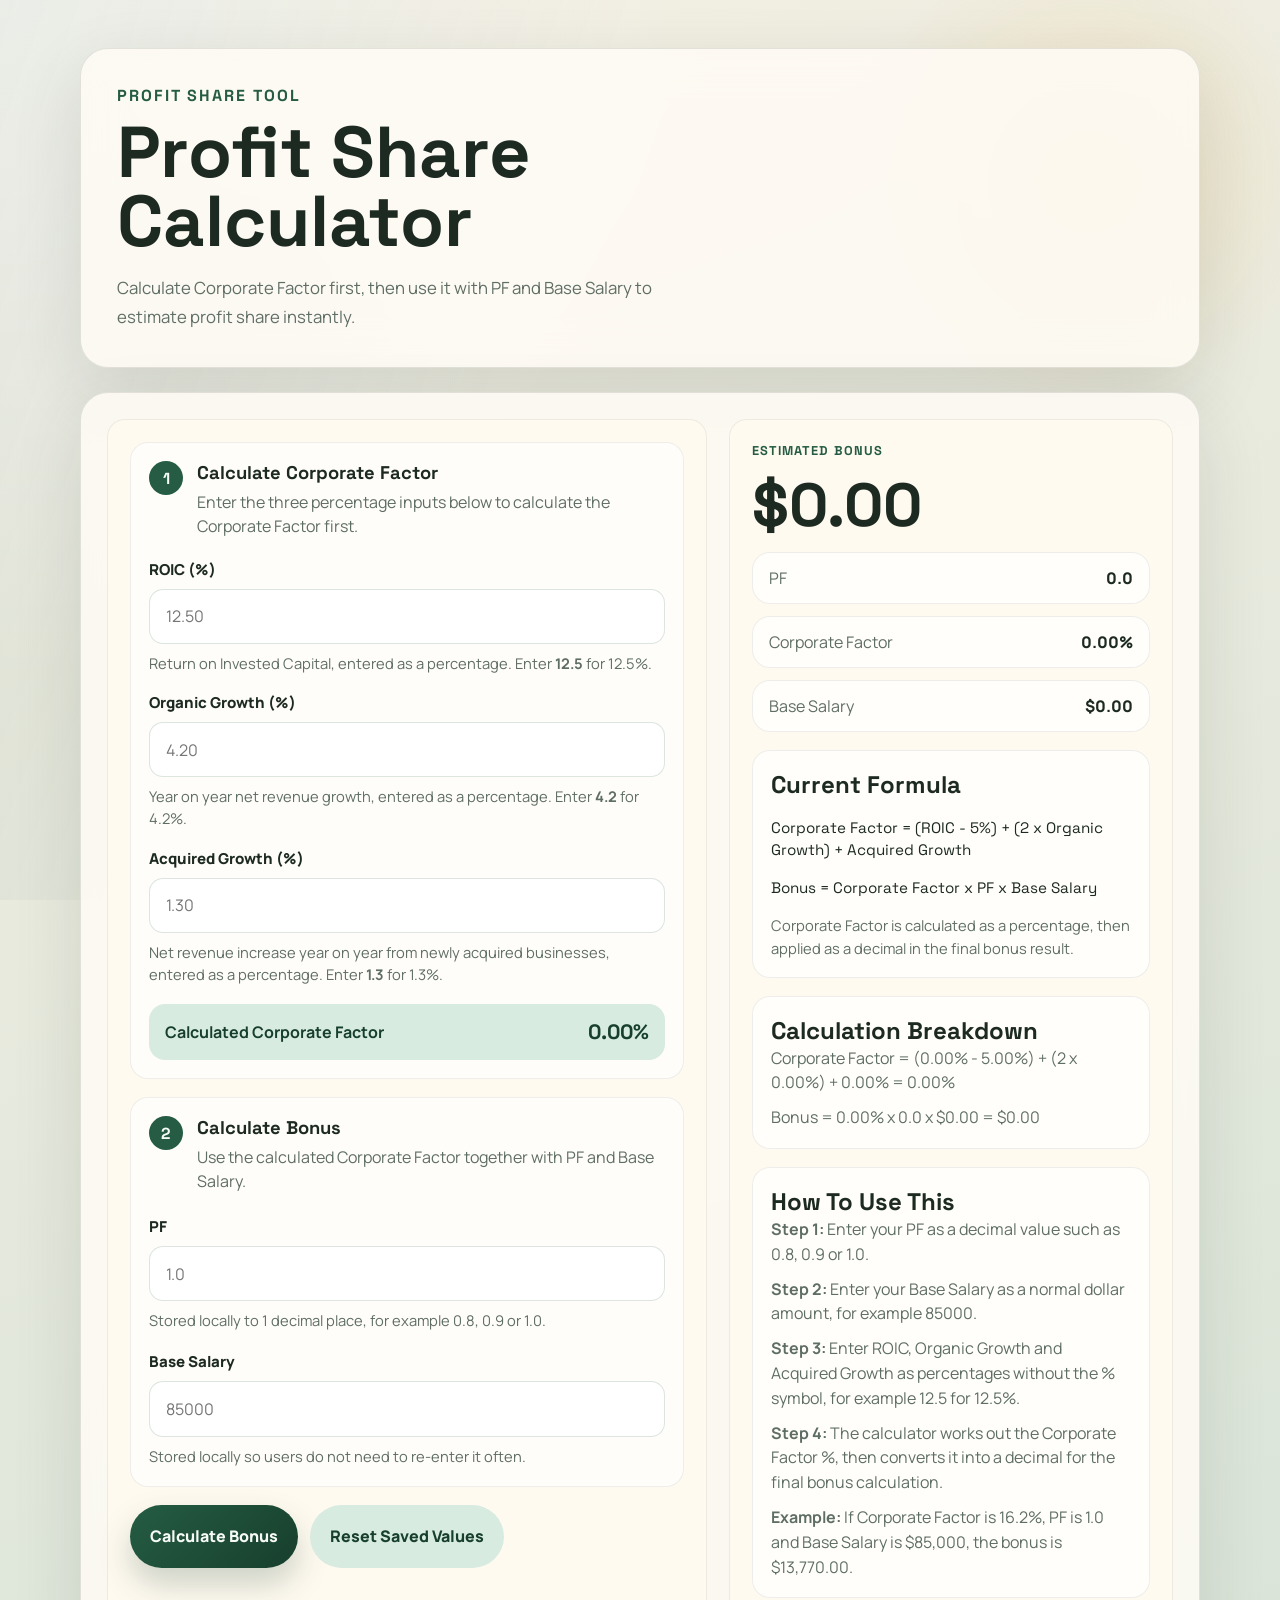
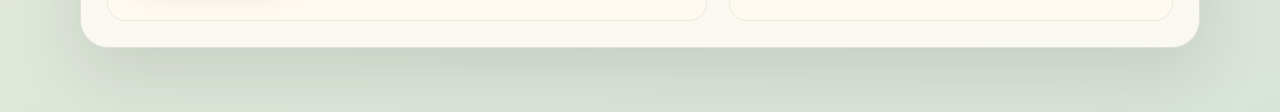
==== index.html @ 663e42d0 "Add profit share calculator site" ====
<!DOCTYPE html>
<html lang="en">
<head>
  <meta charset="UTF-8">
  <meta name="viewport" content="width=device-width, initial-scale=1.0">
  <title>Profit Share Calculator</title>
  <link rel="preconnect" href="https://fonts.googleapis.com">
  <link rel="preconnect" href="https://fonts.gstatic.com" crossorigin>
  <link href="https://fonts.googleapis.com/css2?family=Manrope:wght@400;500;700;800&family=Space+Grotesk:wght@500;700&display=swap" rel="stylesheet">
  <link rel="stylesheet" href="styles.css">
</head>
<body>
  <main class="page-shell">
    <section class="hero-card">
      <p class="eyebrow">Profit Share Tool</p>
      <h1>Profit Share Calculator</h1>
      <p class="hero-copy">
        Calculate Corporate Factor first, then use it with PF and Base Salary to estimate profit share instantly.
      </p>
    </section>

    <section class="calculator-card">
      <div class="grid">
        <form id="bonus-form" class="input-panel" novalidate>
          <section class="step-card">
            <div class="step-heading">
              <span class="step-number">1</span>
              <div>
                <h2>Calculate Corporate Factor</h2>
                <p class="step-copy">Enter the three percentage inputs below to calculate the Corporate Factor first.</p>
              </div>
            </div>

            <div class="field-group">
              <label for="roic">ROIC (%)</label>
              <input
                id="roic"
                name="roic"
                type="number"
                step="0.01"
                inputmode="decimal"
                placeholder="12.50"
                required
              >
              <p class="hint">Return on Invested Capital, entered as a percentage. Enter <strong>12.5</strong> for 12.5%.</p>
            </div>

            <div class="field-group">
              <label for="organicGrowth">Organic Growth (%)</label>
              <input
                id="organicGrowth"
                name="organicGrowth"
                type="number"
                step="0.01"
                inputmode="decimal"
                placeholder="4.20"
                required
              >
              <p class="hint">Year on year net revenue growth, entered as a percentage. Enter <strong>4.2</strong> for 4.2%.</p>
            </div>

            <div class="field-group">
              <label for="acquiredGrowth">Acquired Growth (%)</label>
              <input
                id="acquiredGrowth"
                name="acquiredGrowth"
                type="number"
                step="0.01"
                inputmode="decimal"
                placeholder="1.30"
                required
              >
              <p class="hint">Net revenue increase year on year from newly acquired businesses, entered as a percentage. Enter <strong>1.3</strong> for 1.3%.</p>
            </div>

            <div class="inline-result">
              <span class="inline-result-label">Calculated Corporate Factor</span>
              <strong id="cf-top-display" class="inline-result-value">0.00%</strong>
            </div>
          </section>

          <section class="step-card">
            <div class="step-heading">
              <span class="step-number">2</span>
              <div>
                <h2>Calculate Bonus</h2>
                <p class="step-copy">Use the calculated Corporate Factor together with PF and Base Salary.</p>
              </div>
            </div>

          <div class="field-group">
            <label for="personalFactor">PF</label>
            <input
              id="personalFactor"
              name="personalFactor"
              type="number"
              min="0"
              max="9.9"
              step="0.1"
              inputmode="decimal"
              placeholder="1.0"
              required
            >
            <p class="hint">Stored locally to 1 decimal place, for example 0.8, 0.9 or 1.0.</p>
          </div>

          <div class="field-group">
            <label for="baseSalary">Base Salary</label>
            <input
              id="baseSalary"
              name="baseSalary"
              type="number"
              min="0"
              step="0.01"
              inputmode="decimal"
              placeholder="85000"
              required
            >
            <p class="hint">Stored locally so users do not need to re-enter it often.</p>
          </div>
          </section>

          <div class="button-row">
            <button type="submit" class="primary-button">Calculate Bonus</button>
            <button type="button" id="reset-button" class="secondary-button">Reset Saved Values</button>
          </div>

          <p id="form-message" class="form-message" aria-live="polite"></p>
        </form>

        <aside class="results-panel" aria-live="polite">
          <div class="result-label">Estimated Bonus</div>
          <div id="bonus-result" class="result-value">$0.00</div>

          <dl class="result-breakdown">
            <div>
              <dt>PF</dt>
              <dd id="pf-display">0.0</dd>
            </div>
            <div>
              <dt>Corporate Factor</dt>
              <dd id="cf-display">0.00%</dd>
            </div>
            <div>
              <dt>Base Salary</dt>
              <dd id="salary-display">$0.00</dd>
            </div>
          </dl>

          <div class="formula-card">
            <h2>Current Formula</h2>
            <p><code>Corporate Factor = (ROIC - 5%) + (2 x Organic Growth) + Acquired Growth</code></p>
            <p><code>Bonus = Corporate Factor x PF x Base Salary</code></p>
            <p class="formula-note">
              Corporate Factor is calculated as a percentage, then applied as a decimal in the final bonus result.
            </p>
          </div>

          <div class="breakdown-card">
            <h2>Calculation Breakdown</h2>
            <p id="corporate-breakdown" class="breakdown-line">Corporate Factor = (0.00% - 5.00%) + (2 x 0.00%) + 0.00% = -5.00%</p>
            <p id="bonus-breakdown" class="breakdown-line">Bonus = -5.00% x 0.0 x $0.00 = $0.00</p>
          </div>

          <div class="explanation-card">
            <h2>How To Use This</h2>
            <p><strong>Step 1:</strong> Enter your PF as a decimal value such as 0.8, 0.9 or 1.0.</p>
            <p><strong>Step 2:</strong> Enter your Base Salary as a normal dollar amount, for example 85000.</p>
            <p><strong>Step 3:</strong> Enter ROIC, Organic Growth and Acquired Growth as percentages without the % symbol, for example 12.5 for 12.5%.</p>
            <p><strong>Step 4:</strong> The calculator works out the Corporate Factor %, then converts it into a decimal for the final bonus calculation.</p>
            <p><strong>Example:</strong> If Corporate Factor is 16.2%, PF is 1.0 and Base Salary is $85,000, the bonus is $13,770.00.</p>
          </div>
        </aside>
      </div>
    </section>
  </main>

  <script src="app.js"></script>
</body>
</html>
---- styles.css ----
:root {
  --bg-top: #f4efe3;
  --bg-bottom: #d9e4d8;
  --surface: rgba(255, 252, 246, 0.84);
  --surface-strong: rgba(255, 250, 241, 0.96);
  --border: rgba(35, 52, 39, 0.12);
  --text: #1d2a22;
  --muted: #5f6e64;
  --accent: #255c43;
  --accent-strong: #173f2d;
  --accent-soft: #d8ebe0;
  --shadow: 0 24px 70px rgba(29, 42, 34, 0.12);
  --radius-large: 28px;
  --radius-medium: 18px;
}

* {
  box-sizing: border-box;
}

body {
  margin: 0;
  min-height: 100vh;
  font-family: "Manrope", sans-serif;
  color: var(--text);
  background:
    radial-gradient(circle at top left, rgba(255, 255, 255, 0.7), transparent 32%),
    linear-gradient(160deg, var(--bg-top), var(--bg-bottom));
}

body::before {
  content: "";
  position: fixed;
  inset: 0;
  pointer-events: none;
  background:
    linear-gradient(110deg, rgba(37, 92, 67, 0.08), transparent 40%),
    radial-gradient(circle at 85% 20%, rgba(245, 190, 92, 0.22), transparent 18%);
}

.page-shell {
  max-width: 1160px;
  margin: 0 auto;
  padding: 48px 20px 64px;
}

.hero-card,
.calculator-card {
  backdrop-filter: blur(20px);
  background: var(--surface);
  border: 1px solid var(--border);
  border-radius: var(--radius-large);
  box-shadow: var(--shadow);
}

.hero-card {
  padding: 36px;
  margin-bottom: 24px;
}

.eyebrow {
  margin: 0 0 12px;
  font-family: "Space Grotesk", sans-serif;
  font-weight: 700;
  letter-spacing: 0.12em;
  text-transform: uppercase;
  color: var(--accent);
}

h1,
h2 {
  margin: 0;
  font-family: "Space Grotesk", sans-serif;
}

h1 {
  max-width: 14ch;
  font-size: clamp(2.4rem, 6vw, 4.5rem);
  line-height: 0.96;
}

.hero-copy {
  max-width: 58ch;
  margin: 18px 0 0;
  font-size: 1.05rem;
  line-height: 1.7;
  color: var(--muted);
}

.calculator-card {
  padding: 26px;
}

.grid {
  display: grid;
  grid-template-columns: minmax(320px, 1.15fr) minmax(280px, 0.85fr);
  gap: 22px;
}

.input-panel,
.results-panel {
  background: var(--surface-strong);
  border: 1px solid rgba(35, 52, 39, 0.08);
  border-radius: var(--radius-medium);
  padding: 22px;
}

.input-panel {
  display: grid;
  gap: 18px;
}

.step-card {
  display: grid;
  gap: 18px;
  padding: 18px;
  border-radius: 18px;
  border: 1px solid rgba(35, 52, 39, 0.08);
  background: rgba(255, 255, 255, 0.66);
}

.step-heading {
  display: flex;
  gap: 14px;
  align-items: flex-start;
}

.step-heading h2 {
  font-size: 1.15rem;
  margin-bottom: 6px;
}

.step-copy {
  margin: 0;
  color: var(--muted);
  line-height: 1.5;
}

.step-number {
  display: inline-flex;
  width: 34px;
  height: 34px;
  align-items: center;
  justify-content: center;
  border-radius: 999px;
  background: var(--accent);
  color: #f7fbf8;
  font-family: "Space Grotesk", sans-serif;
  font-weight: 700;
  flex: 0 0 auto;
}

.field-group {
  display: grid;
  gap: 8px;
}

label {
  font-weight: 800;
  font-size: 0.94rem;
}

input {
  width: 100%;
  padding: 15px 16px;
  border-radius: 14px;
  border: 1px solid rgba(37, 92, 67, 0.16);
  background: rgba(255, 255, 255, 0.88);
  font: inherit;
  color: var(--text);
  transition: border-color 160ms ease, transform 160ms ease, box-shadow 160ms ease;
}

input:focus {
  outline: none;
  border-color: rgba(37, 92, 67, 0.72);
  box-shadow: 0 0 0 4px rgba(37, 92, 67, 0.12);
  transform: translateY(-1px);
}

.hint,
.formula-note,
.form-message {
  margin: 0;
  color: var(--muted);
  font-size: 0.92rem;
  line-height: 1.5;
}

.button-row {
  display: flex;
  flex-wrap: wrap;
  gap: 12px;
}

.inline-result {
  display: flex;
  justify-content: space-between;
  align-items: center;
  gap: 16px;
  padding: 14px 16px;
  border-radius: 16px;
  background: var(--accent-soft);
}

.inline-result-label {
  color: var(--accent-strong);
  font-weight: 700;
}

.inline-result-value {
  font-family: "Space Grotesk", sans-serif;
  font-size: 1.3rem;
  color: var(--accent-strong);
}

button {
  border: 0;
  border-radius: 999px;
  padding: 14px 20px;
  font: inherit;
  font-weight: 800;
  cursor: pointer;
  transition: transform 160ms ease, box-shadow 160ms ease, background 160ms ease;
}

button:hover {
  transform: translateY(-1px);
}

.primary-button {
  background: linear-gradient(135deg, var(--accent), var(--accent-strong));
  color: #f7fbf8;
  box-shadow: 0 16px 32px rgba(23, 63, 45, 0.22);
}

.secondary-button {
  background: var(--accent-soft);
  color: var(--accent-strong);
}

.results-panel {
  display: grid;
  align-content: start;
  gap: 18px;
}

.result-label {
  font-family: "Space Grotesk", sans-serif;
  font-weight: 700;
  letter-spacing: 0.08em;
  text-transform: uppercase;
  color: var(--accent);
  font-size: 0.8rem;
}

.result-value {
  font-family: "Space Grotesk", sans-serif;
  font-size: clamp(2.4rem, 5vw, 3.8rem);
  font-weight: 700;
  line-height: 0.94;
}

.result-breakdown {
  display: grid;
  gap: 12px;
  margin: 0;
}

.result-breakdown div,
.formula-card,
.breakdown-card,
.explanation-card {
  border-radius: 18px;
  border: 1px solid rgba(35, 52, 39, 0.08);
  background: rgba(255, 255, 255, 0.75);
}

.result-breakdown div {
  display: flex;
  justify-content: space-between;
  gap: 16px;
  padding: 14px 16px;
}

.result-breakdown dt,
.result-breakdown dd {
  margin: 0;
}

.result-breakdown dt {
  color: var(--muted);
}

.result-breakdown dd {
  font-weight: 800;
}

.formula-card,
.breakdown-card,
.explanation-card {
  padding: 18px;
}

.breakdown-line,
.explanation-card p {
  margin: 0 0 10px;
  line-height: 1.55;
  color: var(--muted);
}

.breakdown-line:last-child,
.explanation-card p:last-child {
  margin-bottom: 0;
}

code {
  font-family: "Space Grotesk", sans-serif;
  font-size: 0.95rem;
}

@media (max-width: 860px) {
  .page-shell {
    padding: 24px 16px 40px;
  }

  .hero-card,
  .calculator-card {
    border-radius: 22px;
  }

  .hero-card,
  .calculator-card,
  .input-panel,
  .results-panel {
    padding: 20px;
  }

  .grid {
    grid-template-columns: 1fr;
  }
}
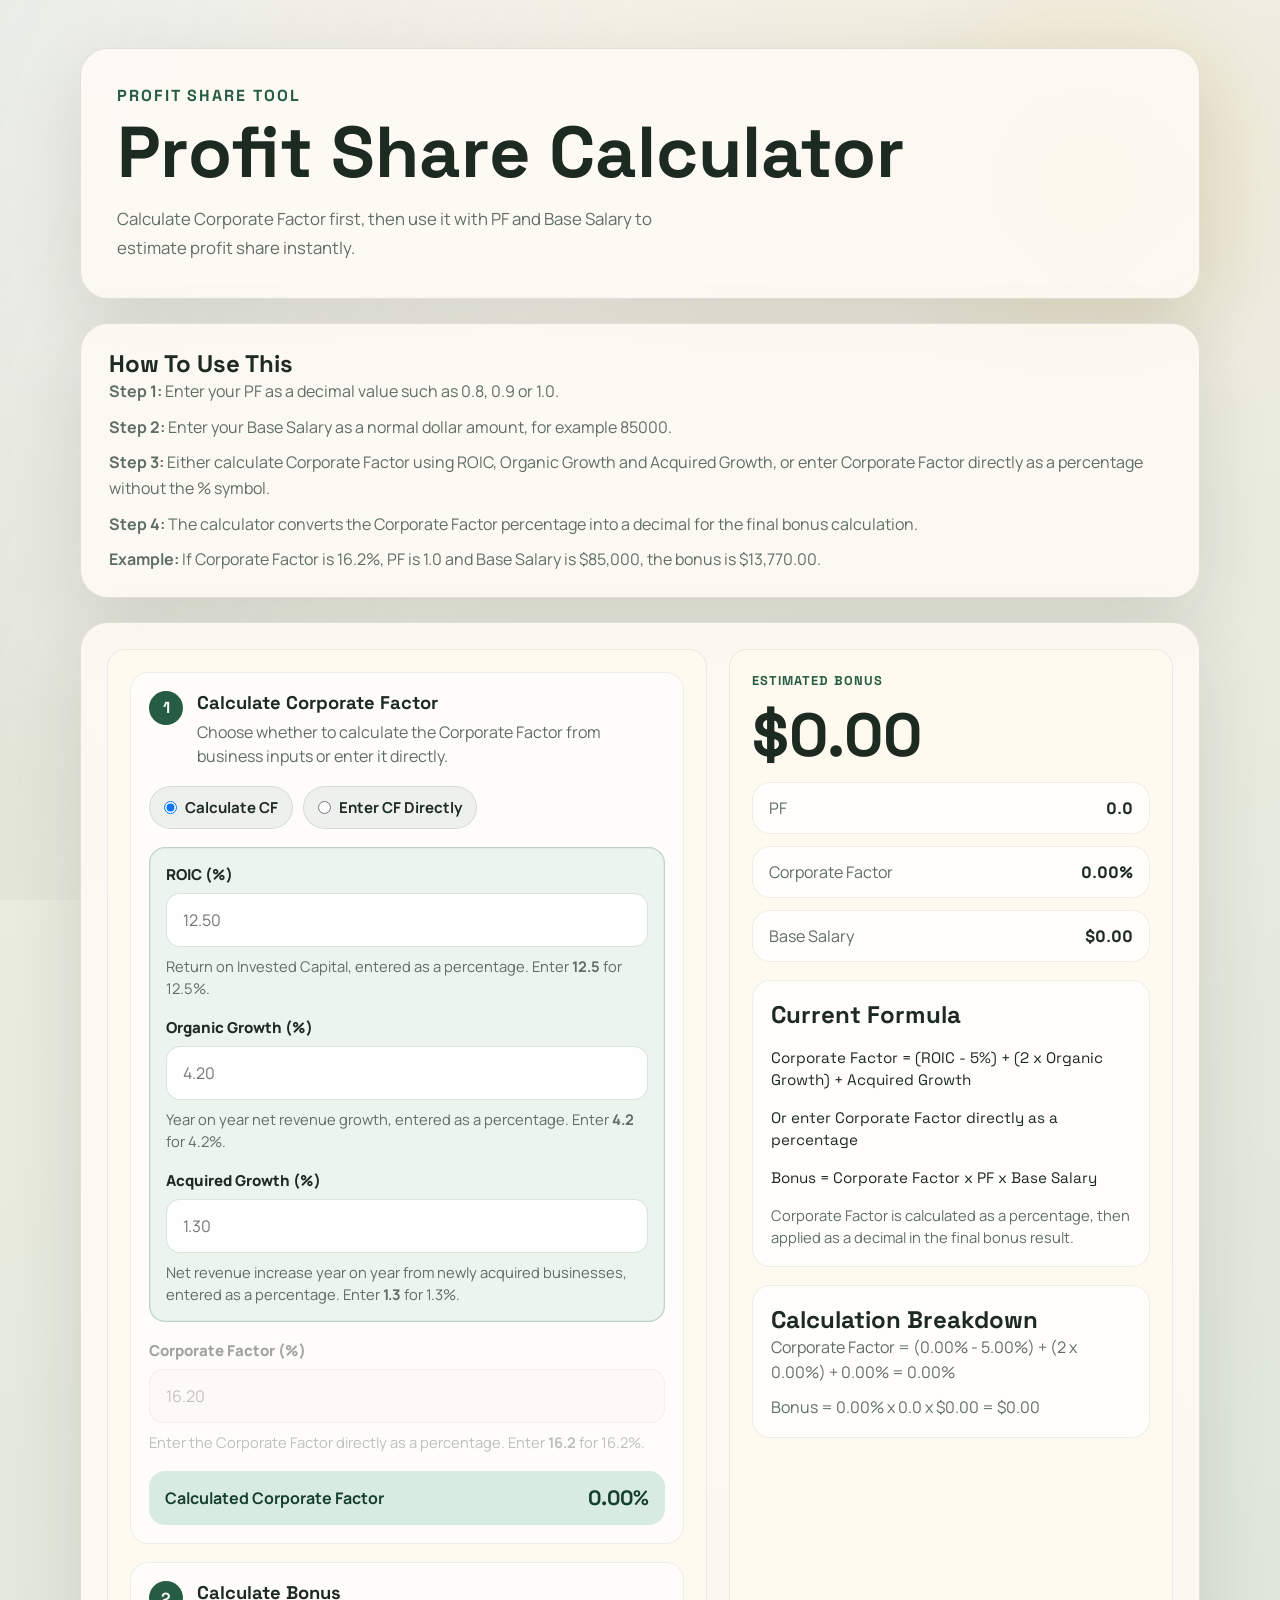
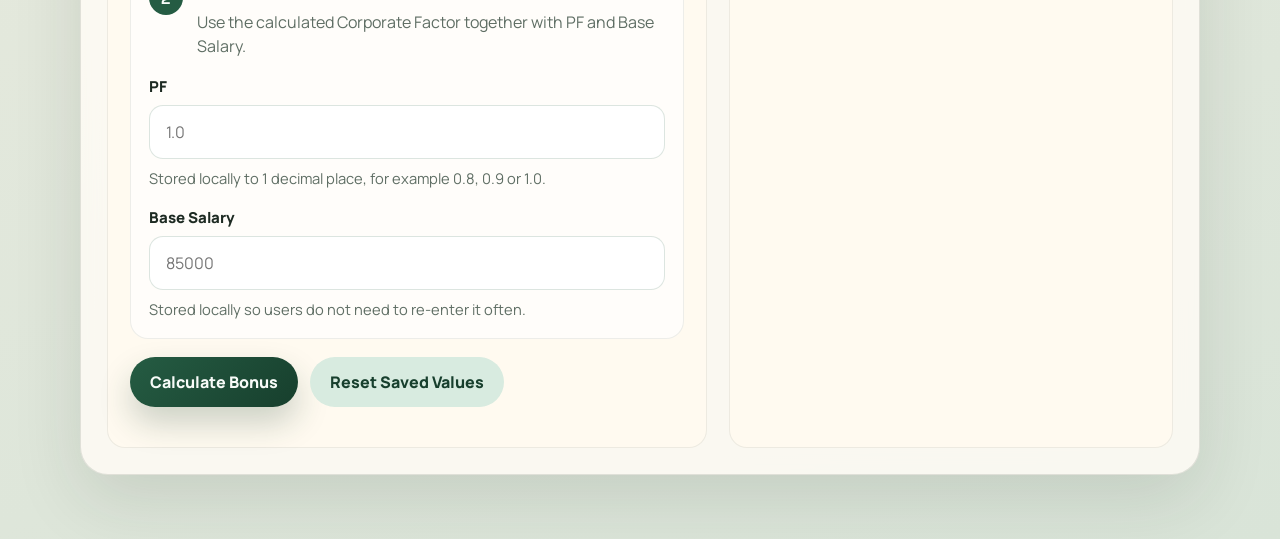
==== commit 41f5ec4f: "Update calculator layout and Corporate Factor entry options" ====
--- a/index.html
+++ b/index.html
@@ -19,6 +19,15 @@
       </p>
     </section>
 
+    <section class="info-card">
+      <h2>How To Use This</h2>
+      <p><strong>Step 1:</strong> Enter your PF as a decimal value such as 0.8, 0.9 or 1.0.</p>
+      <p><strong>Step 2:</strong> Enter your Base Salary as a normal dollar amount, for example 85000.</p>
+      <p><strong>Step 3:</strong> Either calculate Corporate Factor using ROIC, Organic Growth and Acquired Growth, or enter Corporate Factor directly as a percentage without the % symbol.</p>
+      <p><strong>Step 4:</strong> The calculator converts the Corporate Factor percentage into a decimal for the final bonus calculation.</p>
+      <p><strong>Example:</strong> If Corporate Factor is 16.2%, PF is 1.0 and Base Salary is $85,000, the bonus is $13,770.00.</p>
+    </section>
+
     <section class="calculator-card">
       <div class="grid">
         <form id="bonus-form" class="input-panel" novalidate>
@@ -27,50 +36,75 @@
               <span class="step-number">1</span>
               <div>
                 <h2>Calculate Corporate Factor</h2>
-                <p class="step-copy">Enter the three percentage inputs below to calculate the Corporate Factor first.</p>
-              </div>
-            </div>
-
-            <div class="field-group">
-              <label for="roic">ROIC (%)</label>
-              <input
-                id="roic"
-                name="roic"
-                type="number"
-                step="0.01"
-                inputmode="decimal"
-                placeholder="12.50"
-                required
-              >
-              <p class="hint">Return on Invested Capital, entered as a percentage. Enter <strong>12.5</strong> for 12.5%.</p>
-            </div>
-
-            <div class="field-group">
-              <label for="organicGrowth">Organic Growth (%)</label>
-              <input
-                id="organicGrowth"
-                name="organicGrowth"
-                type="number"
-                step="0.01"
-                inputmode="decimal"
-                placeholder="4.20"
-                required
-              >
-              <p class="hint">Year on year net revenue growth, entered as a percentage. Enter <strong>4.2</strong> for 4.2%.</p>
-            </div>
-
-            <div class="field-group">
-              <label for="acquiredGrowth">Acquired Growth (%)</label>
-              <input
-                id="acquiredGrowth"
-                name="acquiredGrowth"
-                type="number"
-                step="0.01"
-                inputmode="decimal"
-                placeholder="1.30"
-                required
-              >
-              <p class="hint">Net revenue increase year on year from newly acquired businesses, entered as a percentage. Enter <strong>1.3</strong> for 1.3%.</p>
+                <p class="step-copy">Choose whether to calculate the Corporate Factor from business inputs or enter it directly.</p>
+              </div>
+            </div>
+
+            <div class="mode-switch" role="radiogroup" aria-label="Corporate Factor input mode">
+              <label class="mode-option">
+                <input type="radio" name="cfMode" value="calculated" checked>
+                <span>Calculate CF</span>
+              </label>
+              <label class="mode-option">
+                <input type="radio" name="cfMode" value="manual">
+                <span>Enter CF Directly</span>
+              </label>
+            </div>
+
+            <div id="calculated-cf-fields" class="mode-panel">
+              <div class="field-group">
+                <label for="roic">ROIC (%)</label>
+                <input
+                  id="roic"
+                  name="roic"
+                  type="number"
+                  step="0.01"
+                  inputmode="decimal"
+                  placeholder="12.50"
+                >
+                <p class="hint">Return on Invested Capital, entered as a percentage. Enter <strong>12.5</strong> for 12.5%.</p>
+              </div>
+
+              <div class="field-group">
+                <label for="organicGrowth">Organic Growth (%)</label>
+                <input
+                  id="organicGrowth"
+                  name="organicGrowth"
+                  type="number"
+                  step="0.01"
+                  inputmode="decimal"
+                  placeholder="4.20"
+                >
+                <p class="hint">Year on year net revenue growth, entered as a percentage. Enter <strong>4.2</strong> for 4.2%.</p>
+              </div>
+
+              <div class="field-group">
+                <label for="acquiredGrowth">Acquired Growth (%)</label>
+                <input
+                  id="acquiredGrowth"
+                  name="acquiredGrowth"
+                  type="number"
+                  step="0.01"
+                  inputmode="decimal"
+                  placeholder="1.30"
+                >
+                <p class="hint">Net revenue increase year on year from newly acquired businesses, entered as a percentage. Enter <strong>1.3</strong> for 1.3%.</p>
+              </div>
+            </div>
+
+            <div id="manual-cf-fields" class="mode-panel" hidden>
+              <div class="field-group">
+                <label for="manualCorporateFactor">Corporate Factor (%)</label>
+                <input
+                  id="manualCorporateFactor"
+                  name="manualCorporateFactor"
+                  type="number"
+                  step="0.01"
+                  inputmode="decimal"
+                  placeholder="16.20"
+                >
+                <p class="hint">Enter the Corporate Factor directly as a percentage. Enter <strong>16.2</strong> for 16.2%.</p>
+              </div>
             </div>
 
             <div class="inline-result">
@@ -150,6 +184,7 @@
           <div class="formula-card">
             <h2>Current Formula</h2>
             <p><code>Corporate Factor = (ROIC - 5%) + (2 x Organic Growth) + Acquired Growth</code></p>
+            <p><code>Or enter Corporate Factor directly as a percentage</code></p>
             <p><code>Bonus = Corporate Factor x PF x Base Salary</code></p>
             <p class="formula-note">
               Corporate Factor is calculated as a percentage, then applied as a decimal in the final bonus result.
@@ -161,15 +196,6 @@
             <p id="corporate-breakdown" class="breakdown-line">Corporate Factor = (0.00% - 5.00%) + (2 x 0.00%) + 0.00% = -5.00%</p>
             <p id="bonus-breakdown" class="breakdown-line">Bonus = -5.00% x 0.0 x $0.00 = $0.00</p>
           </div>
-
-          <div class="explanation-card">
-            <h2>How To Use This</h2>
-            <p><strong>Step 1:</strong> Enter your PF as a decimal value such as 0.8, 0.9 or 1.0.</p>
-            <p><strong>Step 2:</strong> Enter your Base Salary as a normal dollar amount, for example 85000.</p>
-            <p><strong>Step 3:</strong> Enter ROIC, Organic Growth and Acquired Growth as percentages without the % symbol, for example 12.5 for 12.5%.</p>
-            <p><strong>Step 4:</strong> The calculator works out the Corporate Factor %, then converts it into a decimal for the final bonus calculation.</p>
-            <p><strong>Example:</strong> If Corporate Factor is 16.2%, PF is 1.0 and Base Salary is $85,000, the bonus is $13,770.00.</p>
-          </div>
         </aside>
       </div>
     </section>
--- a/styles.css
+++ b/styles.css
@@ -45,6 +45,7 @@
 }
 
 .hero-card,
+.info-card,
 .calculator-card {
   backdrop-filter: blur(20px);
   background: var(--surface);
@@ -58,6 +59,21 @@
   margin-bottom: 24px;
 }
 
+.info-card {
+  padding: 24px 28px;
+  margin-bottom: 24px;
+}
+
+.info-card p {
+  margin: 0 0 10px;
+  line-height: 1.6;
+  color: var(--muted);
+}
+
+.info-card p:last-child {
+  margin-bottom: 0;
+}
+
 .eyebrow {
   margin: 0 0 12px;
   font-family: "Space Grotesk", sans-serif;
@@ -74,9 +90,10 @@
 }
 
 h1 {
-  max-width: 14ch;
+  max-width: none;
   font-size: clamp(2.4rem, 6vw, 4.5rem);
   line-height: 0.96;
+  white-space: nowrap;
 }
 
 .hero-copy {
@@ -150,9 +167,61 @@
   flex: 0 0 auto;
 }
 
+.mode-switch {
+  display: flex;
+  flex-wrap: wrap;
+  gap: 10px;
+}
+
+.mode-option {
+  display: inline-flex;
+  align-items: center;
+  gap: 8px;
+  padding: 10px 14px;
+  border-radius: 999px;
+  background: rgba(37, 92, 67, 0.08);
+  border: 1px solid rgba(37, 92, 67, 0.12);
+  cursor: pointer;
+  font-weight: 700;
+}
+
+.mode-option input {
+  width: auto;
+  margin: 0;
+}
+
+.mode-panel {
+  display: grid;
+  gap: 18px;
+  transition: opacity 160ms ease, filter 160ms ease, transform 160ms ease;
+}
+
+.mode-panel.is-inactive {
+  opacity: 0.42;
+  filter: grayscale(0.18);
+}
+
+.mode-panel.is-active {
+  opacity: 1;
+}
+
+.mode-panel.is-highlighted {
+  padding: 16px;
+  border-radius: 16px;
+  border: 1px solid rgba(37, 92, 67, 0.22);
+  background: rgba(216, 235, 224, 0.52);
+  box-shadow: inset 0 0 0 1px rgba(37, 92, 67, 0.06);
+}
+
 .field-group {
   display: grid;
   gap: 8px;
+}
+
+.mode-panel.is-inactive input {
+  background: rgba(245, 245, 245, 0.92);
+  border-color: rgba(95, 110, 100, 0.16);
+  color: rgba(29, 42, 34, 0.58);
 }
 
 label {
@@ -325,17 +394,23 @@
   }
 
   .hero-card,
+  .info-card,
   .calculator-card {
     border-radius: 22px;
   }
 
   .hero-card,
+  .info-card,
   .calculator-card,
   .input-panel,
   .results-panel {
     padding: 20px;
   }
 
+  h1 {
+    white-space: normal;
+  }
+
   .grid {
     grid-template-columns: 1fr;
   }
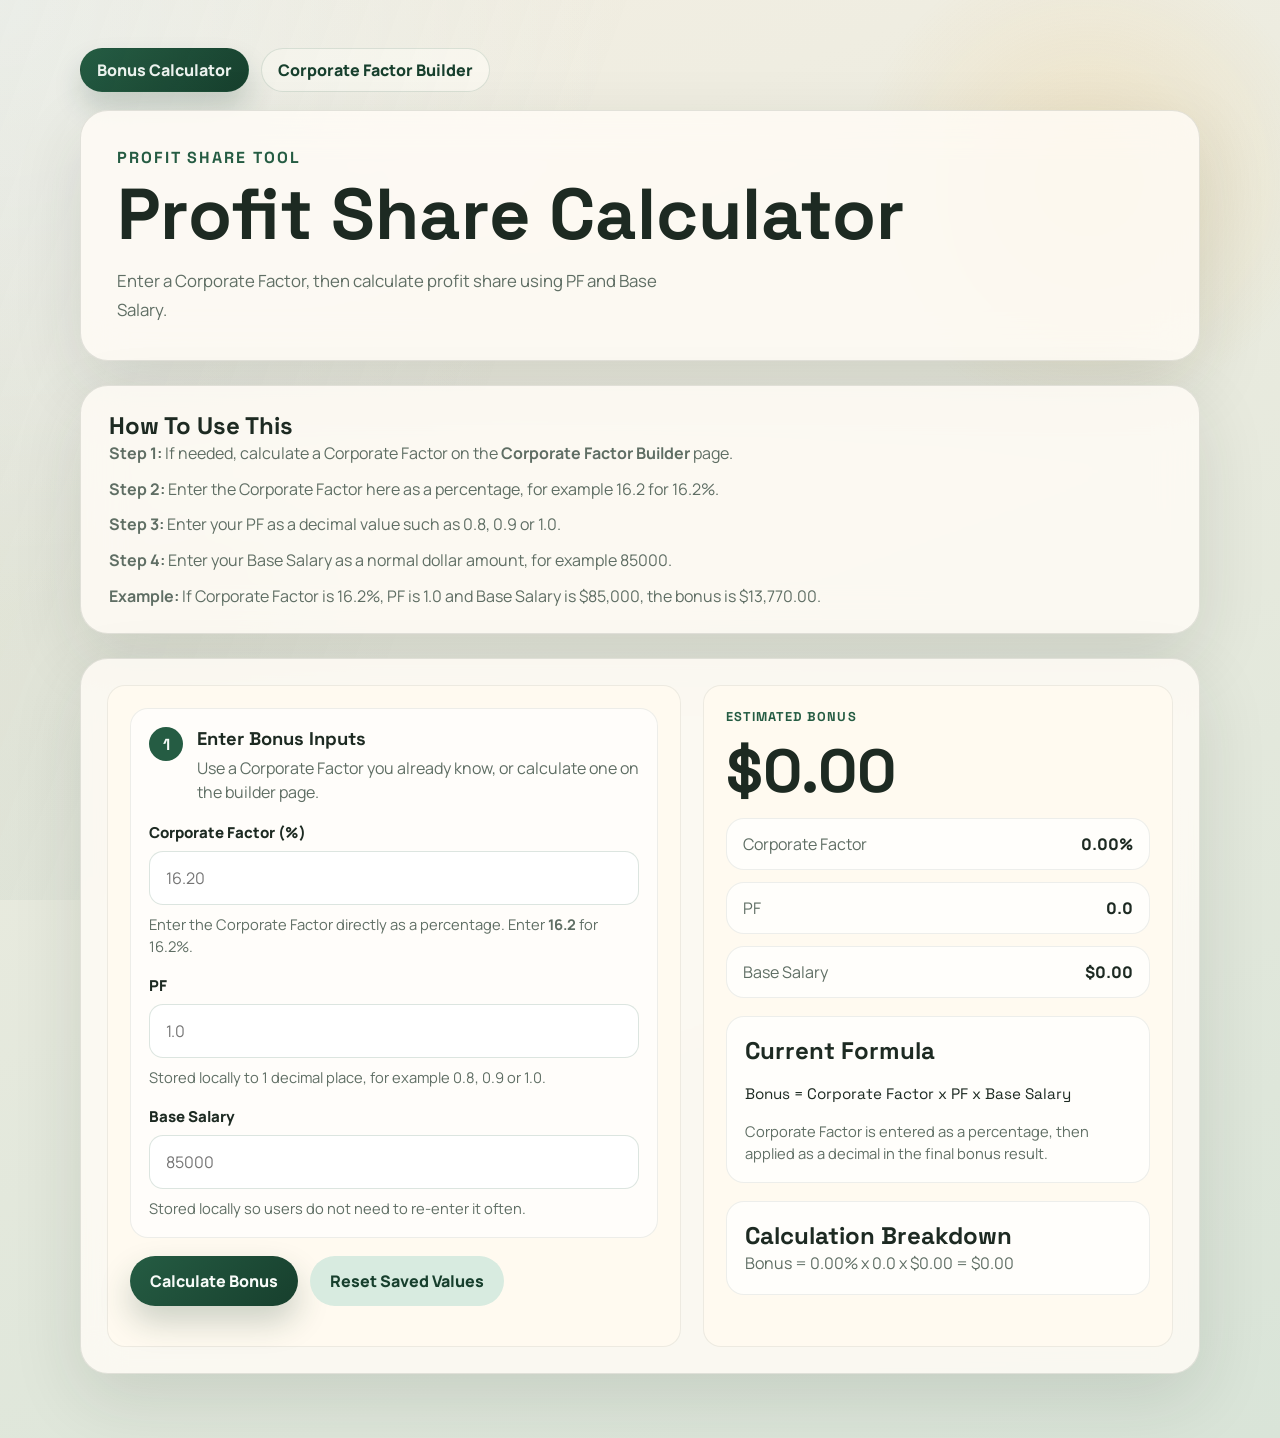
==== commit df1e3232: "Split bonus and Corporate Factor workflows" ====
--- a/index.html
+++ b/index.html
@@ -11,147 +11,84 @@
 </head>
 <body>
   <main class="page-shell">
+    <nav class="page-nav" aria-label="Primary">
+      <a class="nav-pill is-current" href="index.html">Bonus Calculator</a>
+      <a class="nav-pill" href="corporate-factor.html">Corporate Factor Builder</a>
+    </nav>
+
     <section class="hero-card">
       <p class="eyebrow">Profit Share Tool</p>
       <h1>Profit Share Calculator</h1>
       <p class="hero-copy">
-        Calculate Corporate Factor first, then use it with PF and Base Salary to estimate profit share instantly.
+        Enter a Corporate Factor, then calculate profit share using PF and Base Salary.
       </p>
     </section>
 
     <section class="info-card">
       <h2>How To Use This</h2>
-      <p><strong>Step 1:</strong> Enter your PF as a decimal value such as 0.8, 0.9 or 1.0.</p>
-      <p><strong>Step 2:</strong> Enter your Base Salary as a normal dollar amount, for example 85000.</p>
-      <p><strong>Step 3:</strong> Either calculate Corporate Factor using ROIC, Organic Growth and Acquired Growth, or enter Corporate Factor directly as a percentage without the % symbol.</p>
-      <p><strong>Step 4:</strong> The calculator converts the Corporate Factor percentage into a decimal for the final bonus calculation.</p>
+      <p><strong>Step 1:</strong> If needed, calculate a Corporate Factor on the <strong>Corporate Factor Builder</strong> page.</p>
+      <p><strong>Step 2:</strong> Enter the Corporate Factor here as a percentage, for example 16.2 for 16.2%.</p>
+      <p><strong>Step 3:</strong> Enter your PF as a decimal value such as 0.8, 0.9 or 1.0.</p>
+      <p><strong>Step 4:</strong> Enter your Base Salary as a normal dollar amount, for example 85000.</p>
       <p><strong>Example:</strong> If Corporate Factor is 16.2%, PF is 1.0 and Base Salary is $85,000, the bonus is $13,770.00.</p>
     </section>
 
     <section class="calculator-card">
-      <div class="grid">
+      <div class="grid single-focus">
         <form id="bonus-form" class="input-panel" novalidate>
           <section class="step-card">
             <div class="step-heading">
               <span class="step-number">1</span>
               <div>
-                <h2>Calculate Corporate Factor</h2>
-                <p class="step-copy">Choose whether to calculate the Corporate Factor from business inputs or enter it directly.</p>
+                <h2>Enter Bonus Inputs</h2>
+                <p class="step-copy">Use a Corporate Factor you already know, or calculate one on the builder page.</p>
               </div>
             </div>
 
-            <div class="mode-switch" role="radiogroup" aria-label="Corporate Factor input mode">
-              <label class="mode-option">
-                <input type="radio" name="cfMode" value="calculated" checked>
-                <span>Calculate CF</span>
-              </label>
-              <label class="mode-option">
-                <input type="radio" name="cfMode" value="manual">
-                <span>Enter CF Directly</span>
-              </label>
+            <div class="field-group">
+              <label for="corporateFactor">Corporate Factor (%)</label>
+              <input
+                id="corporateFactor"
+                name="corporateFactor"
+                type="number"
+                step="0.01"
+                inputmode="decimal"
+                placeholder="16.20"
+                required
+              >
+              <p class="hint">Enter the Corporate Factor directly as a percentage. Enter <strong>16.2</strong> for 16.2%.</p>
             </div>
 
-            <div id="calculated-cf-fields" class="mode-panel">
-              <div class="field-group">
-                <label for="roic">ROIC (%)</label>
-                <input
-                  id="roic"
-                  name="roic"
-                  type="number"
-                  step="0.01"
-                  inputmode="decimal"
-                  placeholder="12.50"
-                >
-                <p class="hint">Return on Invested Capital, entered as a percentage. Enter <strong>12.5</strong> for 12.5%.</p>
-              </div>
-
-              <div class="field-group">
-                <label for="organicGrowth">Organic Growth (%)</label>
-                <input
-                  id="organicGrowth"
-                  name="organicGrowth"
-                  type="number"
-                  step="0.01"
-                  inputmode="decimal"
-                  placeholder="4.20"
-                >
-                <p class="hint">Year on year net revenue growth, entered as a percentage. Enter <strong>4.2</strong> for 4.2%.</p>
-              </div>
-
-              <div class="field-group">
-                <label for="acquiredGrowth">Acquired Growth (%)</label>
-                <input
-                  id="acquiredGrowth"
-                  name="acquiredGrowth"
-                  type="number"
-                  step="0.01"
-                  inputmode="decimal"
-                  placeholder="1.30"
-                >
-                <p class="hint">Net revenue increase year on year from newly acquired businesses, entered as a percentage. Enter <strong>1.3</strong> for 1.3%.</p>
-              </div>
+            <div class="field-group">
+              <label for="personalFactor">PF</label>
+              <input
+                id="personalFactor"
+                name="personalFactor"
+                type="number"
+                min="0"
+                max="9.9"
+                step="0.1"
+                inputmode="decimal"
+                placeholder="1.0"
+                required
+              >
+              <p class="hint">Stored locally to 1 decimal place, for example 0.8, 0.9 or 1.0.</p>
             </div>
 
-            <div id="manual-cf-fields" class="mode-panel" hidden>
-              <div class="field-group">
-                <label for="manualCorporateFactor">Corporate Factor (%)</label>
-                <input
-                  id="manualCorporateFactor"
-                  name="manualCorporateFactor"
-                  type="number"
-                  step="0.01"
-                  inputmode="decimal"
-                  placeholder="16.20"
-                >
-                <p class="hint">Enter the Corporate Factor directly as a percentage. Enter <strong>16.2</strong> for 16.2%.</p>
-              </div>
+            <div class="field-group">
+              <label for="baseSalary">Base Salary</label>
+              <input
+                id="baseSalary"
+                name="baseSalary"
+                type="number"
+                min="0"
+                step="0.01"
+                inputmode="decimal"
+                placeholder="85000"
+                required
+              >
+              <p class="hint">Stored locally so users do not need to re-enter it often.</p>
             </div>
-
-            <div class="inline-result">
-              <span class="inline-result-label">Calculated Corporate Factor</span>
-              <strong id="cf-top-display" class="inline-result-value">0.00%</strong>
-            </div>
-          </section>
-
-          <section class="step-card">
-            <div class="step-heading">
-              <span class="step-number">2</span>
-              <div>
-                <h2>Calculate Bonus</h2>
-                <p class="step-copy">Use the calculated Corporate Factor together with PF and Base Salary.</p>
-              </div>
-            </div>
-
-          <div class="field-group">
-            <label for="personalFactor">PF</label>
-            <input
-              id="personalFactor"
-              name="personalFactor"
-              type="number"
-              min="0"
-              max="9.9"
-              step="0.1"
-              inputmode="decimal"
-              placeholder="1.0"
-              required
-            >
-            <p class="hint">Stored locally to 1 decimal place, for example 0.8, 0.9 or 1.0.</p>
-          </div>
-
-          <div class="field-group">
-            <label for="baseSalary">Base Salary</label>
-            <input
-              id="baseSalary"
-              name="baseSalary"
-              type="number"
-              min="0"
-              step="0.01"
-              inputmode="decimal"
-              placeholder="85000"
-              required
-            >
-            <p class="hint">Stored locally so users do not need to re-enter it often.</p>
-          </div>
           </section>
 
           <div class="button-row">
@@ -168,12 +105,12 @@
 
           <dl class="result-breakdown">
             <div>
+              <dt>Corporate Factor</dt>
+              <dd id="cf-display">0.00%</dd>
+            </div>
+            <div>
               <dt>PF</dt>
               <dd id="pf-display">0.0</dd>
-            </div>
-            <div>
-              <dt>Corporate Factor</dt>
-              <dd id="cf-display">0.00%</dd>
             </div>
             <div>
               <dt>Base Salary</dt>
@@ -183,18 +120,15 @@
 
           <div class="formula-card">
             <h2>Current Formula</h2>
-            <p><code>Corporate Factor = (ROIC - 5%) + (2 x Organic Growth) + Acquired Growth</code></p>
-            <p><code>Or enter Corporate Factor directly as a percentage</code></p>
             <p><code>Bonus = Corporate Factor x PF x Base Salary</code></p>
             <p class="formula-note">
-              Corporate Factor is calculated as a percentage, then applied as a decimal in the final bonus result.
+              Corporate Factor is entered as a percentage, then applied as a decimal in the final bonus result.
             </p>
           </div>
 
           <div class="breakdown-card">
             <h2>Calculation Breakdown</h2>
-            <p id="corporate-breakdown" class="breakdown-line">Corporate Factor = (0.00% - 5.00%) + (2 x 0.00%) + 0.00% = -5.00%</p>
-            <p id="bonus-breakdown" class="breakdown-line">Bonus = -5.00% x 0.0 x $0.00 = $0.00</p>
+            <p id="bonus-breakdown" class="breakdown-line">Bonus = 0.00% x 0.0 x $0.00 = $0.00</p>
           </div>
         </aside>
       </div>
--- a/styles.css
+++ b/styles.css
@@ -44,6 +44,38 @@
   padding: 48px 20px 64px;
 }
 
+.page-nav {
+  display: flex;
+  flex-wrap: wrap;
+  gap: 12px;
+  margin-bottom: 18px;
+}
+
+.nav-pill {
+  display: inline-flex;
+  align-items: center;
+  justify-content: center;
+  min-height: 42px;
+  padding: 10px 16px;
+  border-radius: 999px;
+  border: 1px solid rgba(37, 92, 67, 0.14);
+  background: rgba(255, 252, 246, 0.72);
+  color: var(--accent-strong);
+  text-decoration: none;
+  font-weight: 800;
+  transition: transform 160ms ease, background 160ms ease, box-shadow 160ms ease;
+}
+
+.nav-pill:hover {
+  transform: translateY(-1px);
+}
+
+.nav-pill.is-current {
+  background: linear-gradient(135deg, var(--accent), var(--accent-strong));
+  color: #f7fbf8;
+  box-shadow: 0 16px 28px rgba(23, 63, 45, 0.18);
+}
+
 .hero-card,
 .info-card,
 .calculator-card {
@@ -112,6 +144,10 @@
   display: grid;
   grid-template-columns: minmax(320px, 1.15fr) minmax(280px, 0.85fr);
   gap: 22px;
+}
+
+.grid.single-focus {
+  grid-template-columns: minmax(360px, 1.1fr) minmax(300px, 0.9fr);
 }
 
 .input-panel,
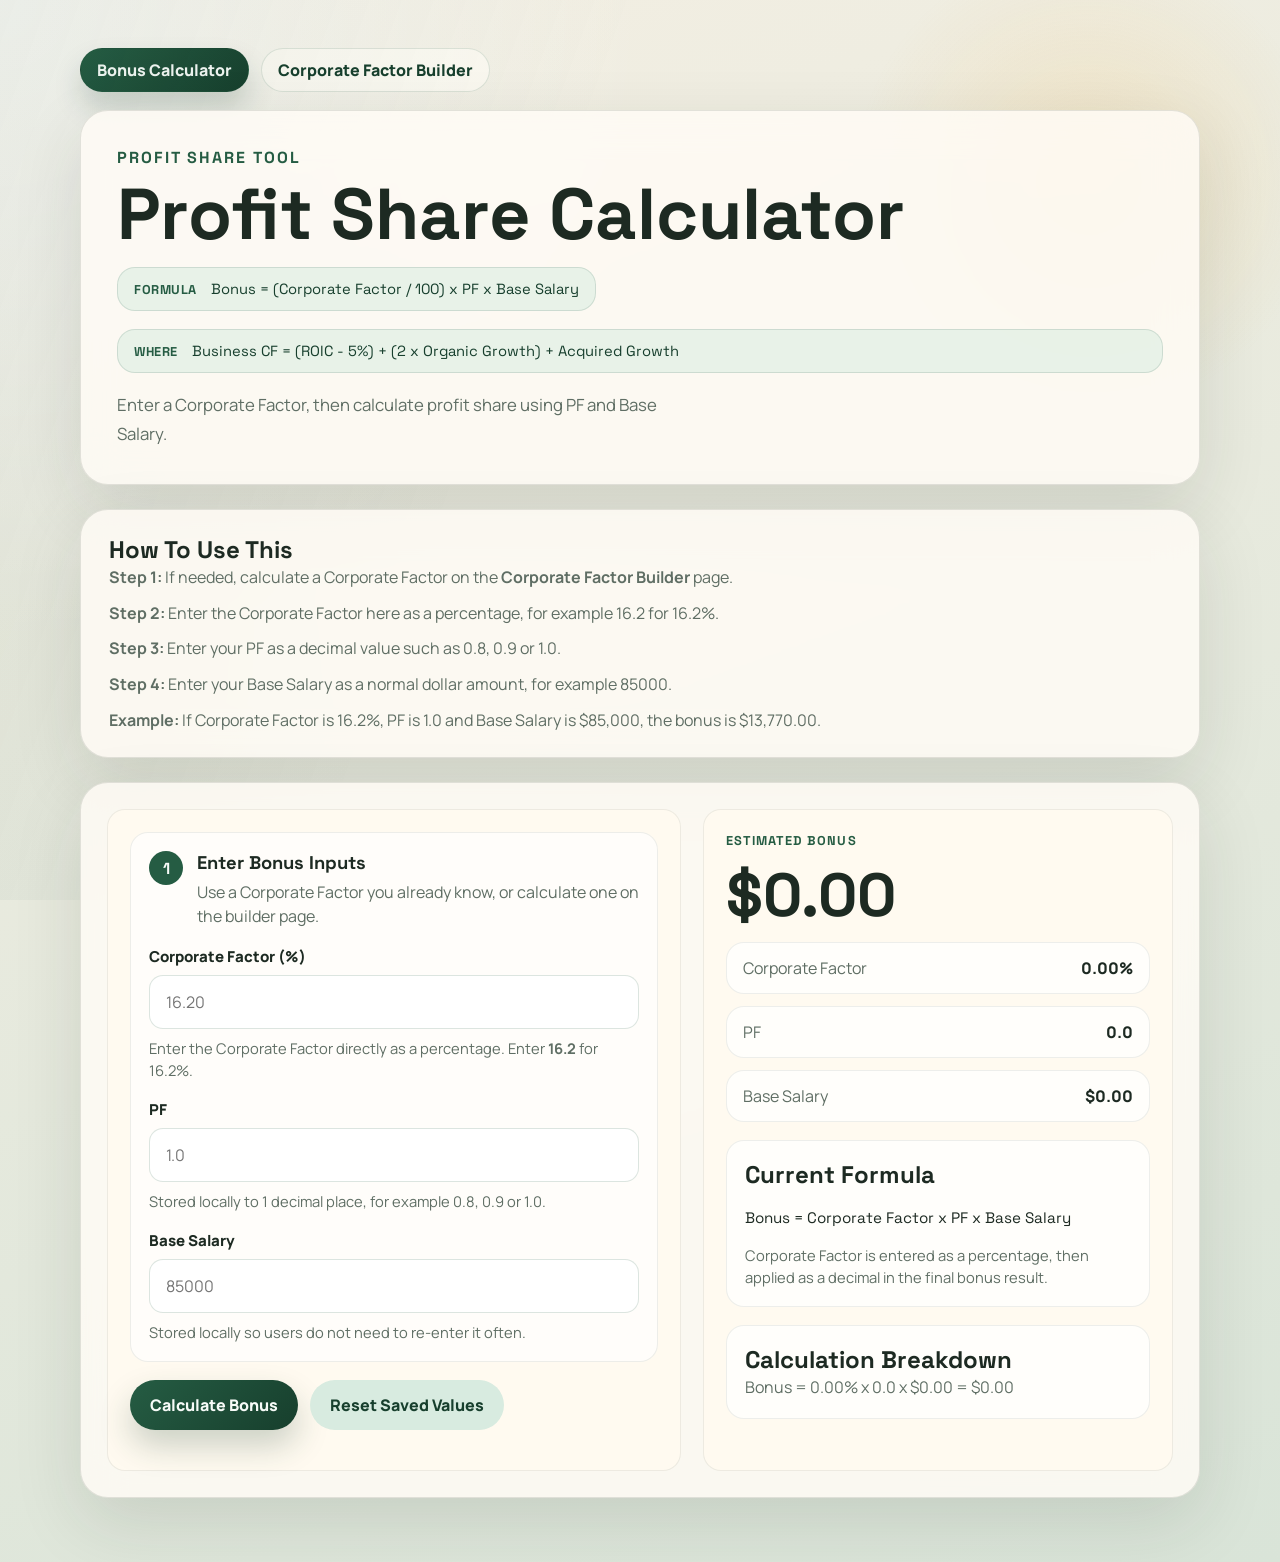
==== commit 561a9b7b: "Update hero formula bars" ====
--- a/index.html
+++ b/index.html
@@ -19,6 +19,14 @@
     <section class="hero-card">
       <p class="eyebrow">Profit Share Tool</p>
       <h1>Profit Share Calculator</h1>
+      <div class="hero-formula-bar">
+        <span class="hero-formula-label">Formula</span>
+        <code>Bonus = (Corporate Factor / 100) x PF x Base Salary</code>
+      </div>
+      <div class="hero-formula-bar hero-formula-bar-wide">
+        <span class="hero-formula-label">Where</span>
+        <code>Business CF = (ROIC - 5%) + (2 x Organic Growth) + Acquired Growth</code>
+      </div>
       <p class="hero-copy">
         Enter a Corporate Factor, then calculate profit share using PF and Base Salary.
       </p>
--- a/styles.css
+++ b/styles.css
@@ -91,6 +91,36 @@
   margin-bottom: 24px;
 }
 
+.hero-formula-bar {
+  display: inline-flex;
+  align-items: center;
+  flex-wrap: wrap;
+  gap: 10px 14px;
+  margin-top: 18px;
+  padding: 12px 16px;
+  border-radius: 18px;
+  background: rgba(216, 235, 224, 0.56);
+  border: 1px solid rgba(37, 92, 67, 0.14);
+}
+
+.hero-formula-bar-wide {
+  display: flex;
+}
+
+.hero-formula-label {
+  font-family: "Space Grotesk", sans-serif;
+  font-weight: 700;
+  letter-spacing: 0.04em;
+  text-transform: uppercase;
+  color: var(--accent);
+  font-size: 0.8rem;
+}
+
+.hero-formula-bar code {
+  font-size: 0.92rem;
+  color: var(--accent-strong);
+}
+
 .info-card {
   padding: 24px 28px;
   margin-bottom: 24px;
@@ -447,6 +477,11 @@
     white-space: normal;
   }
 
+  .hero-formula-bar,
+  .hero-formula-bar-wide {
+    display: flex;
+  }
+
   .grid {
     grid-template-columns: 1fr;
   }
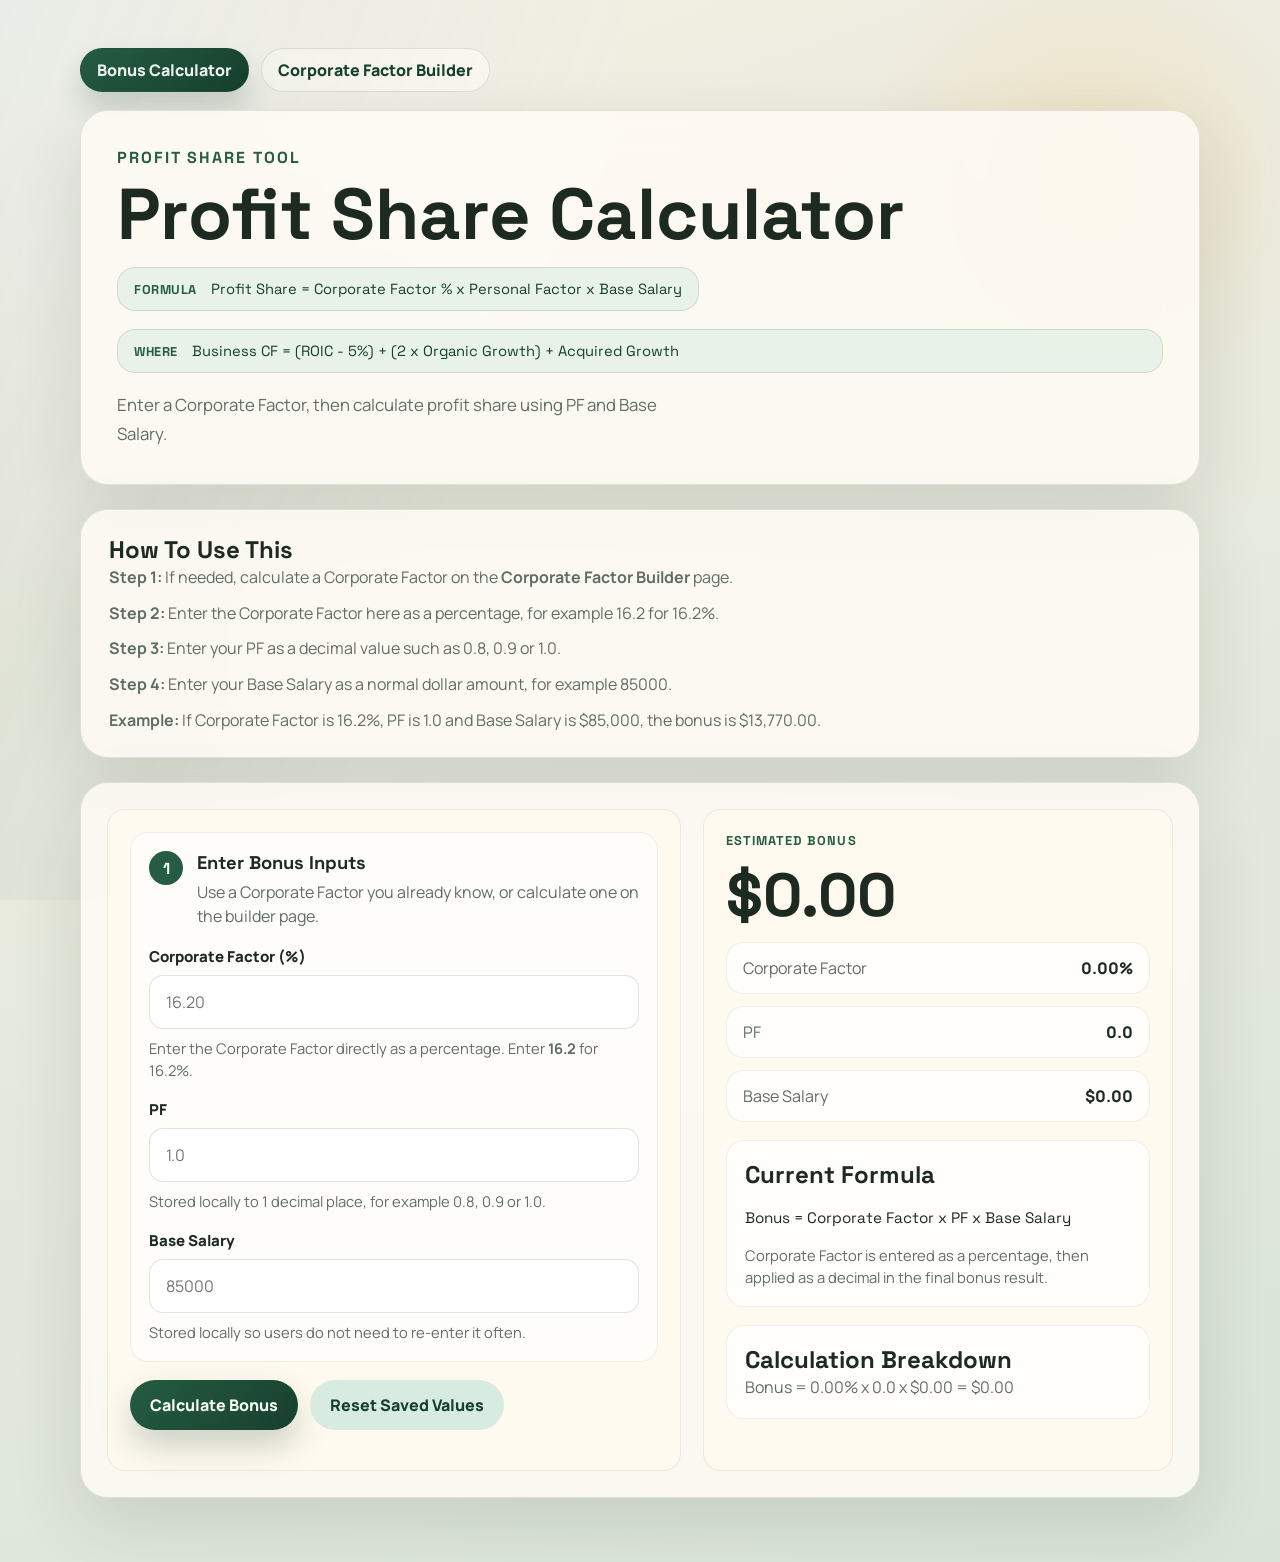
==== commit a333d6af: "Update profit share formula wording" ====
--- a/index.html
+++ b/index.html
@@ -21,7 +21,7 @@
       <h1>Profit Share Calculator</h1>
       <div class="hero-formula-bar">
         <span class="hero-formula-label">Formula</span>
-        <code>Bonus = (Corporate Factor / 100) x PF x Base Salary</code>
+        <code>Profit Share = Corporate Factor % x Personal Factor x Base Salary</code>
       </div>
       <div class="hero-formula-bar hero-formula-bar-wide">
         <span class="hero-formula-label">Where</span>
